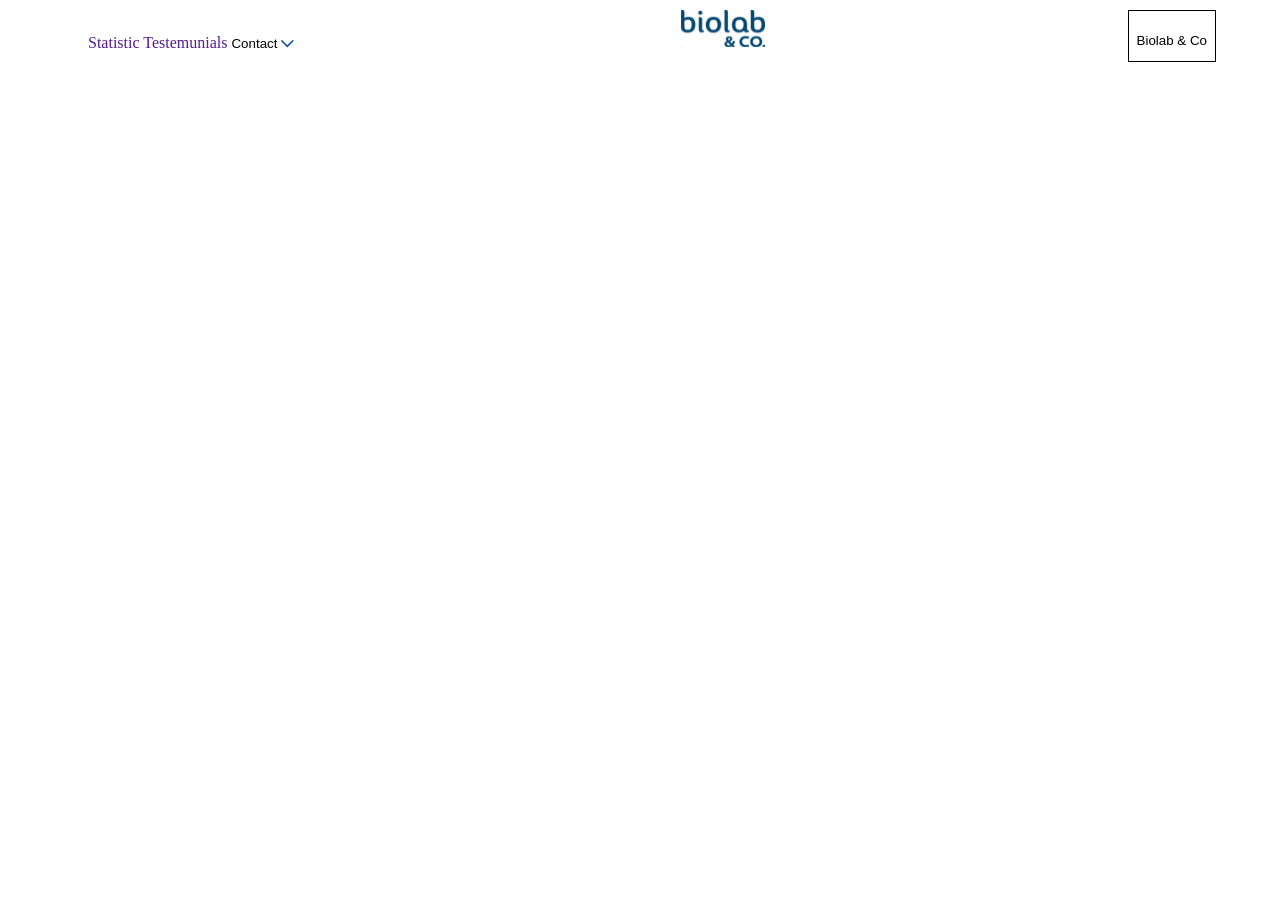
==== index.html @ 84df07bc "biolab" ====
<!DOCTYPE html>
<html lang="pt-br">
<head>
    <meta charset="UTF-8">
    <meta name="viewport" content="width=device-width, initial-scale=1.0">
    <title>Biolab</title>
    <link rel="stylesheet" href="./src/style/global.css">
    <link rel="stylesheet" href="./src/style/style.css">
</head>
<body>
    <header>
        <div class="header-content">
            <div class="nav-one">
                <nav>
                    <a href="">Statistic</a>
                    <a href="">Testemunials</a>
                    <button>
                        <a>Contact</a>
                        <img src="./src/assents/image/Vector.svg" alt="">
                    </button>
                </nav>
            </div>
            <div class="logo">
                <button> 
                    <img src="./src/assents/image/logo-menu 1.svg" alt="">
                </button>
            </div>
            <div class="bnt-nav">
                <button>Biolab & Co</button>
            </div>
        </div>
    </header>
</body>
</html>
---- src/style/global.css ----
*{
    padding: 0;
    margin: 0;
    box-sizing: border-box;
    text-decoration: none;
    border: none;
    background: none;
}
---- src/style/style.css ----
.header-content{
    width: 100%;
    height: 72px;
    display: flex;
    justify-content: space-between;
    padding: 10px 64px;
}

.nav-one{
    padding: 24px;  
}

.bnt-nav{
    padding: 20px 8px;
    border: 1px solid black;
}
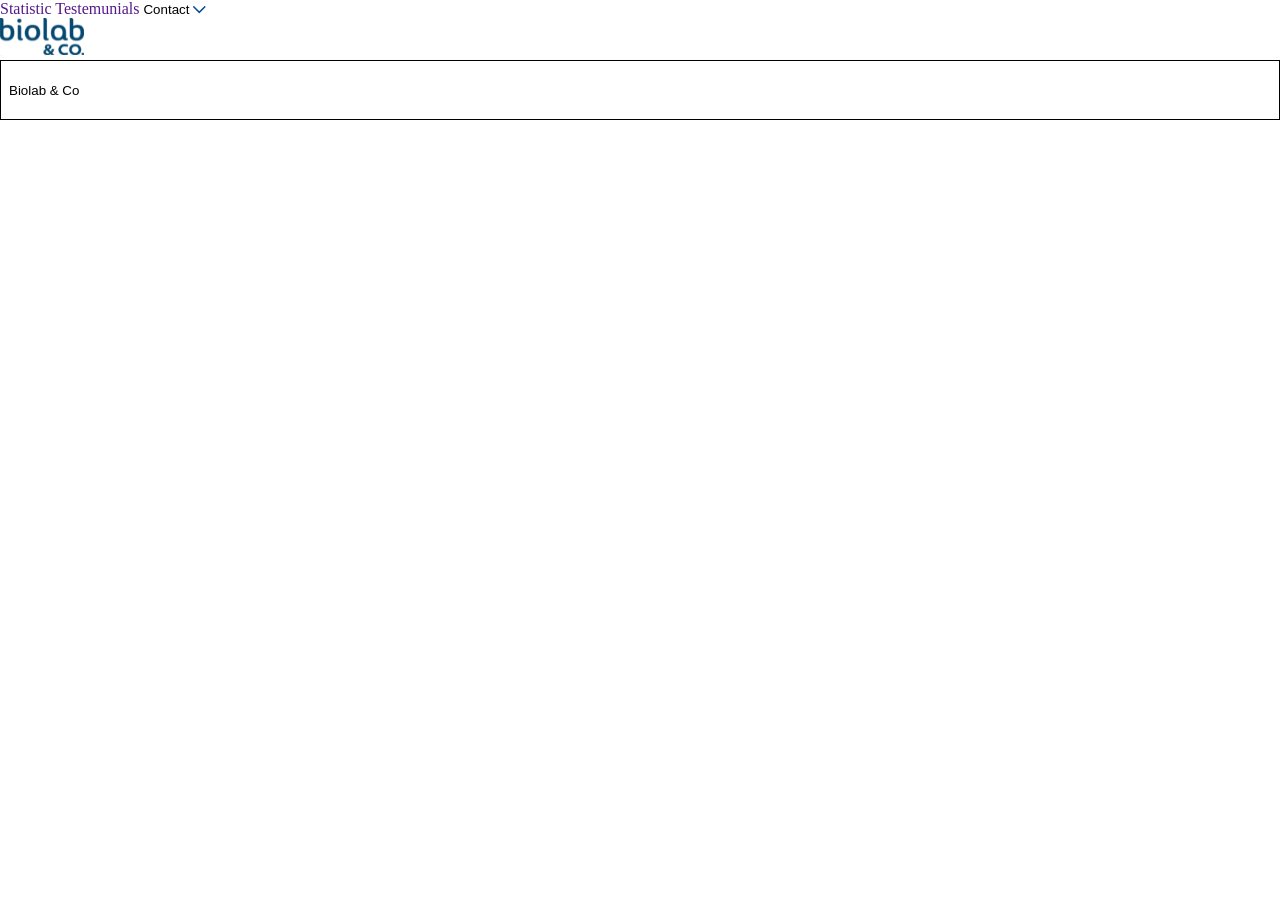
==== commit 23cd94ae: "Add files via upload test" ====
--- a/index.html
+++ b/index.html
@@ -9,8 +9,8 @@
 </head>
 <body>
     <header>
-        <div class="header-content">
-            <div class="nav-one">
+        <div class="header-nav">
+            <div class="teste">
                 <nav>
                     <a href="">Statistic</a>
                     <a href="">Testemunials</a>
@@ -20,15 +20,18 @@
                     </button>
                 </nav>
             </div>
-            <div class="logo">
-                <button> 
-                    <img src="./src/assents/image/logo-menu 1.svg" alt="">
-                </button>
-            </div>
-            <div class="bnt-nav">
-                <button>Biolab & Co</button>
+            <img class="logo" src="./src/assents/image/logo-menu 1.svg" alt="">
+
+            <div class="teste2">
+                <div class="bnt-nav">
+                    <button>Biolab & Co</button>
+                </div>
             </div>
         </div>
+        
+            
+           
+            
     </header>
 </body>
 </html>
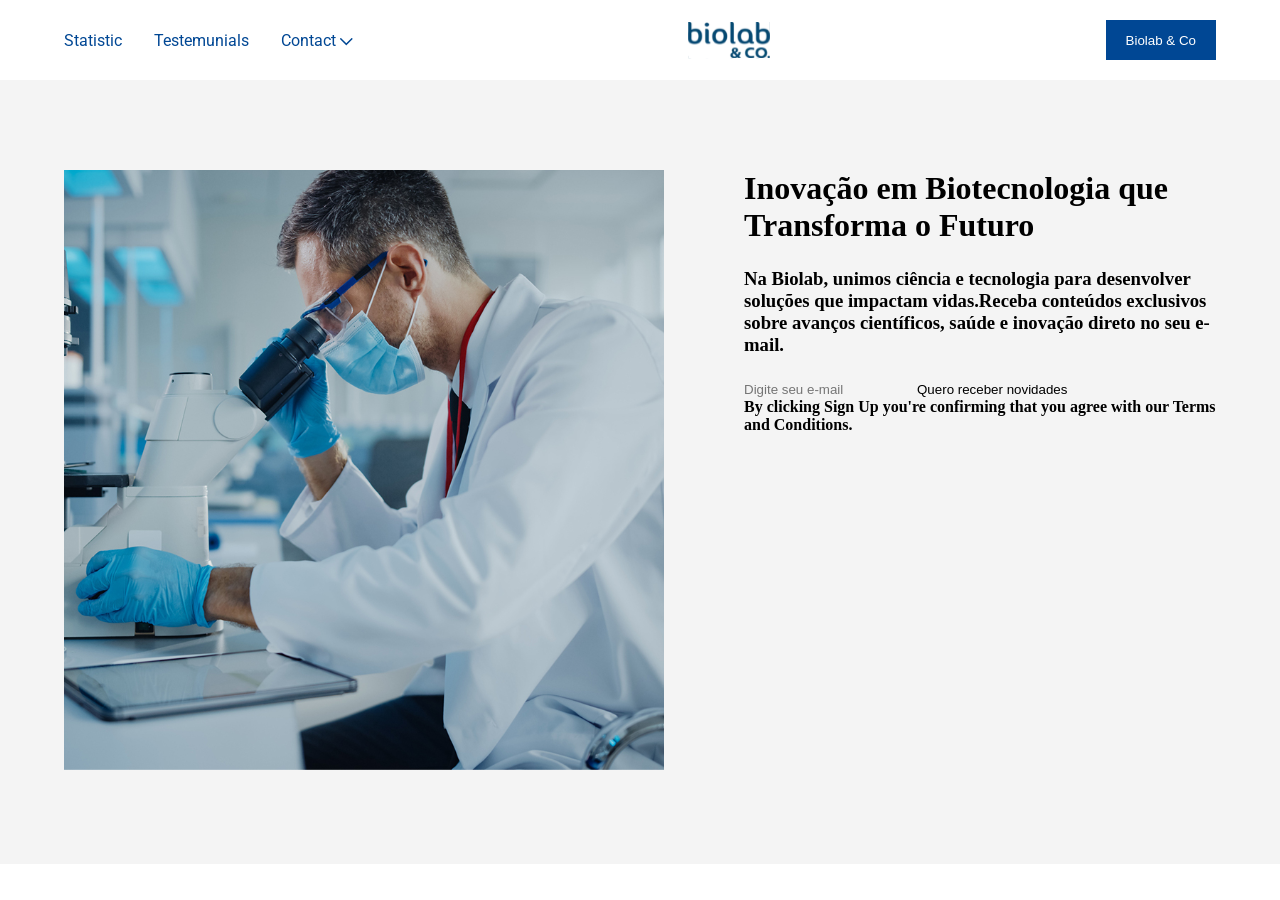
==== commit 4ea9890e: "atualização" ====
--- a/index.html
+++ b/index.html
@@ -6,26 +6,49 @@
     <title>Biolab</title>
     <link rel="stylesheet" href="./src/style/global.css">
     <link rel="stylesheet" href="./src/style/style.css">
+    <link rel="preconnect" href="https://fonts.googleapis.com">
+    <link rel="preconnect" href="https://fonts.gstatic.com" crossorigin>
+    <link href="https://fonts.googleapis.com/css2?family=Roboto:ital,wght@0,100..900;1,100..900&display=swap" rel="stylesheet">
 </head>
 <body>
     <header>
         <div class="header-nav">
-            <div class="teste">
-                <nav>
-                    <a href="">Statistic</a>
-                    <a href="">Testemunials</a>
+            
+            <nav>
+                <a>Statistic</a>
+                <a>Testemunials</a>
+                <div class="btn-seta">
+                    <a>Contact</a>
                     <button>
-                        <a>Contact</a>
                         <img src="./src/assents/image/Vector.svg" alt="">
                     </button>
-                </nav>
-            </div>
+                </div>
+            </nav>
+          
             <img class="logo" src="./src/assents/image/logo-menu 1.svg" alt="">
 
-            <div class="teste2">
-                <div class="bnt-nav">
-                    <button>Biolab & Co</button>
+      
+            <div class="bnt-nav">
+                <button>Biolab & Co</button>
+            </div>
+           
+        </div>
+
+        <div class="header-2">
+            <div class="header-img">
+                <img src="./src/assents/image/medico_telescopio.svg" alt="">
+            </div>
+            <div class="header-text">
+                <h1>Inovação em Biotecnologia que Transforma o Futuro</h1>
+
+                <h3>Na Biolab, unimos ciência e tecnologia para desenvolver soluções que impactam vidas.Receba conteúdos exclusivos sobre avanços científicos, saúde e inovação direto no seu e-mail.</h3>
+
+                <div class="email">
+                    <input type="email" placeholder="Digite seu e-mail">
+                    <button>Quero receber novidades</button>
+                    <h4>By clicking Sign Up you're confirming that you agree with our Terms and Conditions.</h4>
                 </div>
+
             </div>
         </div>
         
--- a/src/style/global.css
+++ b/src/style/global.css
@@ -5,4 +5,14 @@
     text-decoration: none;
     border: none;
     background: none;
+}
+
+:root{
+    --color-primario: #015E8F;
+    --color-segundario: #004794;
+    --color-tercerario: #00283D;
+    --color-branco: #FFFFFF;
+    --color-preto: #000000;
+
+    --font-principal: "Roboto", sans-serif;
 }
--- a/src/style/style.css
+++ b/src/style/style.css
@@ -1,18 +1,52 @@
-.header-content{
+header{
     width: 100%;
-    height: 72px;
     display: flex;
-    justify-content: space-between;
-    padding: 10px 64px;
+    flex-direction: column;
 }
 
-.nav-one{
-    padding: 24px;  
+.header-nav{
+    width: 100%;
+    height: 40px;
+    padding: 40px 64px;
+    display: flex;
+    justify-content: space-between;    
+    align-items: center;
+    font-size: 16px;
+    font-family: var(--font-principal);
+    color: var(--color-segundario);
 }
 
-.bnt-nav{
-    padding: 20px 8px;
-    border: 1px solid black;
+.header-nav > nav{
+    display: flex;
+    align-items: center;
+    gap: 32px;
+}
+.logo{
+    width: 84px;
+    height: 37px;
+}
+.bnt-nav > button {
+    height: 40px;
+    padding: 8px 20px;
+    background-color: var(--color-segundario);
+    color: white;
 }
 
+.header-2{
+    padding: 90px 64px;
+    display: flex;
+    background-color: #F4F4F4;
+    gap: 80px;
+    
+}
 
+.header-img > img{
+    width: 600px;
+    height: 600px;
+}
+
+.header-text{
+    display: flex;
+    flex-direction: column;
+    gap: 24px;
+}
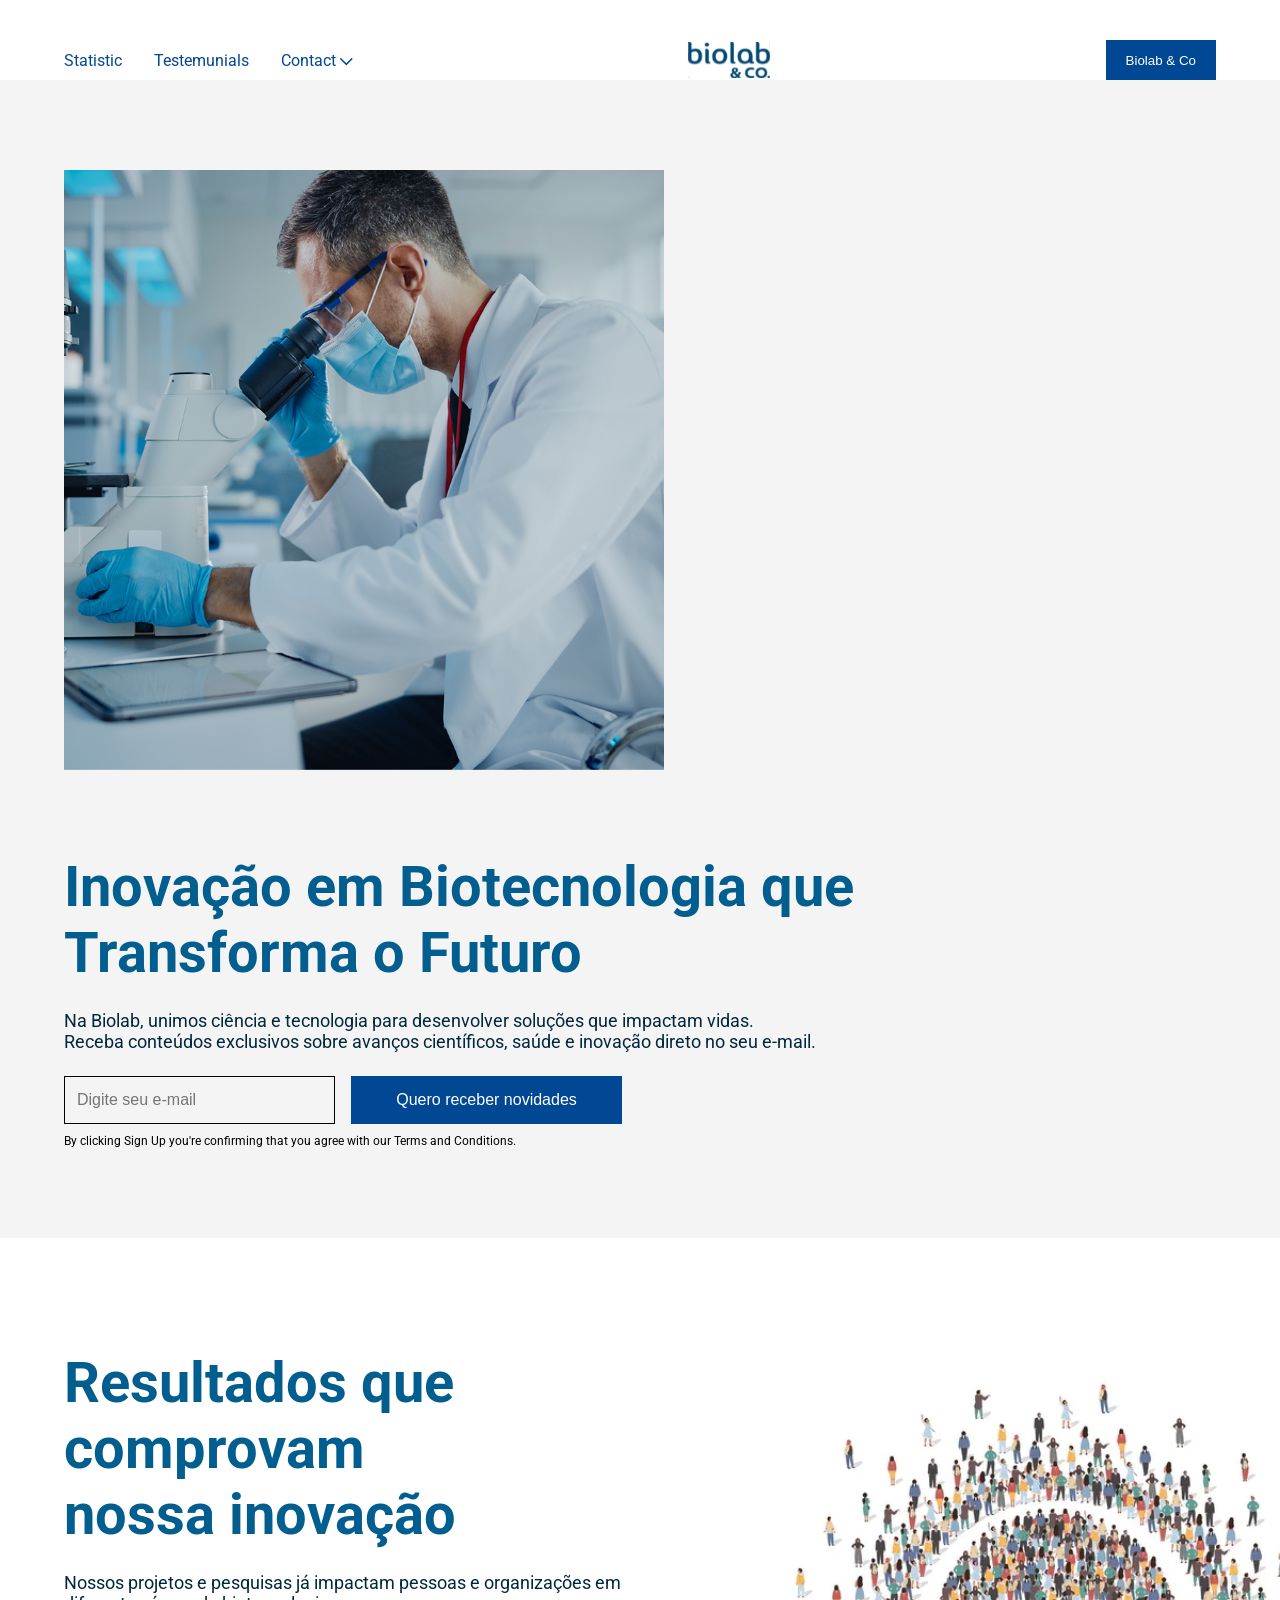
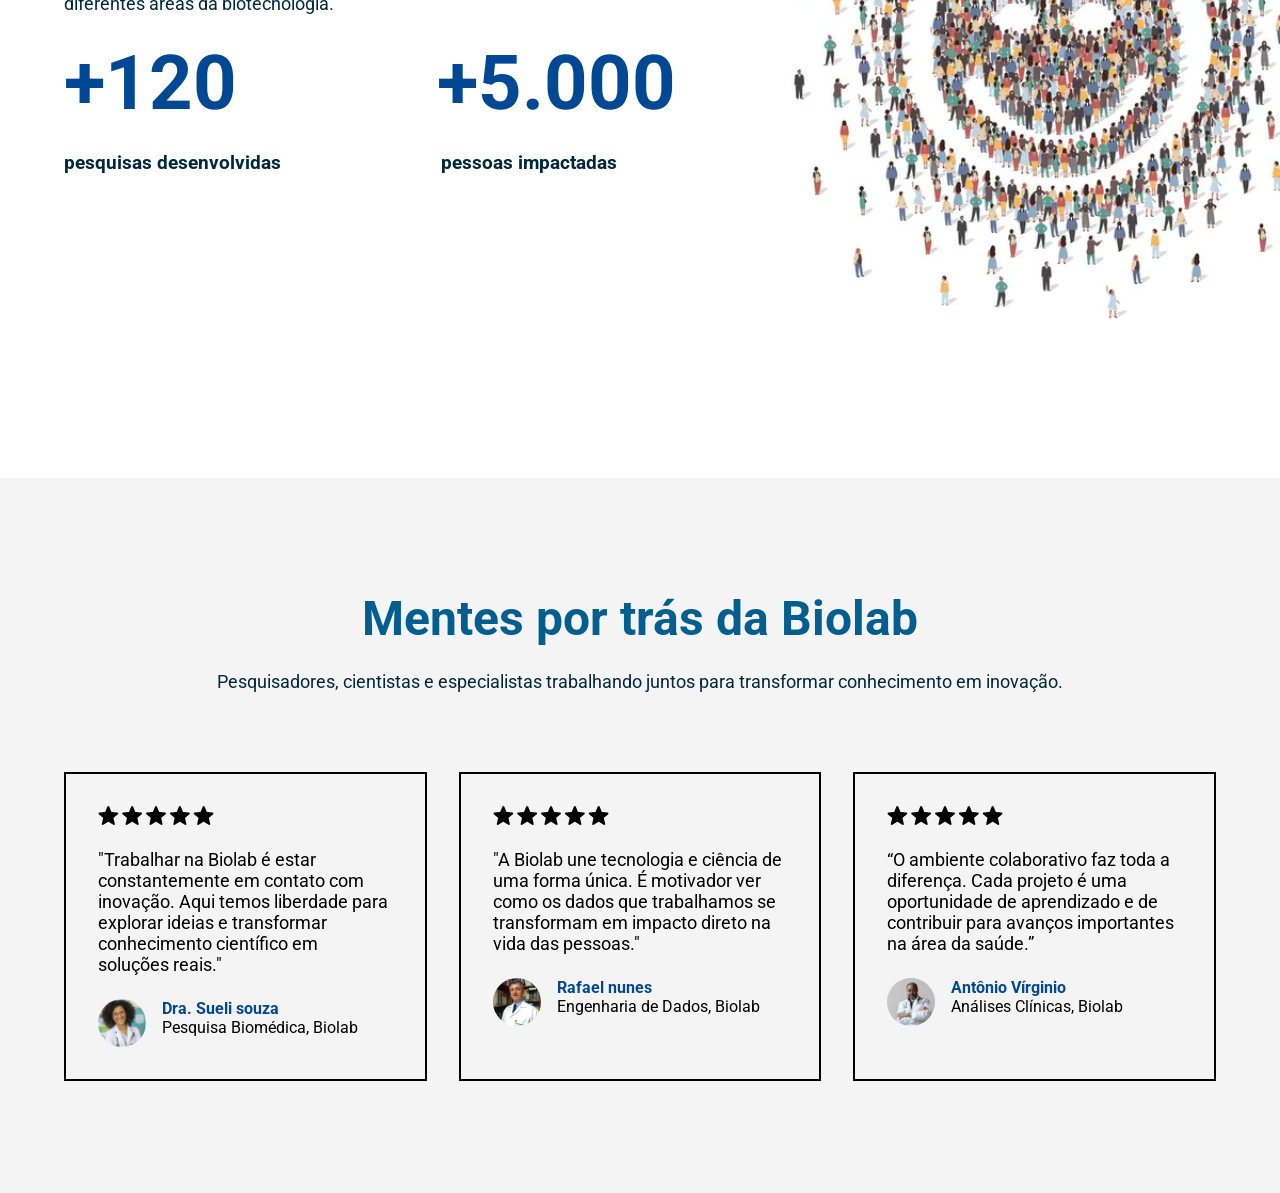
==== commit e2b190e3: "atualizações" ====
--- a/index.html
+++ b/index.html
@@ -13,7 +13,6 @@
 <body>
     <header>
         <div class="header-nav">
-            
             <nav>
                 <a>Statistic</a>
                 <a>Testemunials</a>
@@ -39,20 +38,87 @@
                 <img src="./src/assents/image/medico_telescopio.svg" alt="">
             </div>
             <div class="header-text">
-                <h1>Inovação em Biotecnologia que Transforma o Futuro</h1>
+                <h1>Inovação em Biotecnologia que <span>Transforma o Futuro</span></h1>
 
-                <h3>Na Biolab, unimos ciência e tecnologia para desenvolver soluções que impactam vidas.Receba conteúdos exclusivos sobre avanços científicos, saúde e inovação direto no seu e-mail.</h3>
+                <h3>Na Biolab, unimos ciência e tecnologia para desenvolver soluções que
+                    impactam vidas.
+                    <span>Receba conteúdos exclusivos sobre avanços científicos, saúde e inovação
+                    direto no seu e-mail.</span></h3>
 
                 <div class="email">
-                    <input type="email" placeholder="Digite seu e-mail">
-                    <button>Quero receber novidades</button>
+                    <div class="bnt-email">
+                        <input type="email" placeholder="Digite seu e-mail">
+                        <button>Quero receber novidades</button>
+                    </div>
                     <h4>By clicking Sign Up you're confirming that you agree with our Terms and Conditions.</h4>
                 </div>
 
             </div>
         </div>
-        
-            
+        <div class="header-3">
+            <div class="header-text">
+                <h1>Resultados que comprovam <span>nossa inovação</span></h1>
+                <h3>Nossos projetos e pesquisas já impactam pessoas e organizações em <span>diferentes áreas da biotecnologia.</span></h3>
+                <div class="num">
+                    <h1>+120</h1>
+                    <h1>+5.000</h1>
+                </div>
+                <div class="text">
+                    <h3>pesquisas desenvolvidas</h3>
+                    <h3>pessoas impactadas</h3>
+                </div>
+            </div>
+            <div class="header-img3">
+                <img src="./src/assents/image/cara_feliz.svg" alt="">
+            </div>
+        </div>
+        <div class="header-4">
+            <div class="he4-titulo">
+                <h1>Mentes por trás da Biolab</h1>
+                <h3>Pesquisadores, cientistas e especialistas trabalhando juntos para transformar conhecimento em inovação.</h3>
+            </div>
+            <div class="personas">
+                <div class="perso-1">
+                    
+                    <img src="./src/assents/image/5estrelas.svg" alt="">
+                    <h3>"Trabalhar na Biolab é estar constantemente em contato com inovação. Aqui temos liberdade para explorar ideias e transformar conhecimento científico em soluções reais."</h3>
+                    
+                    <div class="info-perso">
+                        <img src="./src/assents/image/avatar1.svg" alt="">
+                        <div class="perso-nome">
+                            <h4 class="nome">Dra. Sueli souza</h4>
+                            <h4 class="formacao">Pesquisa Biomédica, Biolab</h4>
+                        </div>
+                    </div>
+                </div>
+                <div class="perso-1">
+                    
+                    <img src="./src/assents/image/5estrelas.svg" alt="">
+                    <h3>"A Biolab une tecnologia e ciência de uma forma única. É motivador ver como os dados que trabalhamos se transformam em impacto direto na vida das pessoas."</h3>
+                    
+                    <div class="info-perso">
+                        <img src="./src/assents/image/avatar2.svg" alt="">
+                        <div class="perso-nome">
+                            <h4 class="nome">Rafael nunes</h4>
+                            <h4 class="formacao">Engenharia de Dados, Biolab</h4>
+                        </div>
+                    </div>
+                </div>
+                <div class="perso-1">
+                    
+                    <img src="./src/assents/image/5estrelas.svg" alt="">
+                    <h3>“O ambiente colaborativo faz toda a diferença. Cada projeto é uma oportunidade de aprendizado e de contribuir para avanços importantes na área da saúde.”</h3>
+                    
+                    <div class="info-perso">
+                        <img src="./src/assents/image/avatar3.svg" alt="">
+                        <div class="perso-nome">
+                            <h4 class="nome">Antônio Vírginio</h4>
+                            <h4 class="formacao">Análises Clínicas, Biolab</h4>
+                        </div>
+                    </div>
+                </div>
+            </div>
+        </div>
            
             
     </header>
--- a/src/style/style.css
+++ b/src/style/style.css
@@ -2,6 +2,10 @@
     width: 100%;
     display: flex;
     flex-direction: column;
+}
+
+span{
+    display: block;
 }
 
 .header-nav{
@@ -9,7 +13,8 @@
     height: 40px;
     padding: 40px 64px;
     display: flex;
-    justify-content: space-between;    
+    justify-content: space-between;
+    flex-wrap: wrap;
     align-items: center;
     font-size: 16px;
     font-family: var(--font-principal);
@@ -35,18 +40,180 @@
 .header-2{
     padding: 90px 64px;
     display: flex;
+    width: 100%;
     background-color: #F4F4F4;
     gap: 80px;
+    flex-wrap: wrap;
     
 }
 
 .header-img > img{
+    width: 100%;
+    max-width: 600px;
+    height: auto;
+}
+
+
+.header-text{
+    display: flex;
+    flex-direction: column;
+    justify-content: left;
+    font-family: var(--font-principal);
+    gap: 24px;
+}
+.header-text > h1 {
+    color: var(--color-primario);
+    font-size: 56px;
+    
+}
+.header-text > h3{
+    color: var(--color-tercerario);
+    font-size: 18px;
+    font-weight: 400;
+    
+}
+.email{
+    display: flex;
+    flex-direction: column;
+    gap: 10px;
+}
+
+.bnt-email{
+    display: flex;
+    gap: 16px;
+}
+.bnt-email > input{
+    width: 271px;
+    height: 48px;
+    font-size: 16px;
+    padding: 12px 12px;
+    border: 1px solid black;
+}
+.bnt-email > button{
+    width: 271px;
+    height: 48px;
+    font-size: 16px;
+    padding: 12px 12px;
+    background-color: var(--color-segundario);
+    color: var(--color-branco);
+}
+.email > h4{
+    font-family: var(--font-principal);
+    font-size: 12px;
+    font-weight: 400;
+}
+.header-3{
+    display: flex;
+    gap: 80px;
+    padding: 112px 64px;
+    font-family: var(--font-principal);
+}
+.num{
+    display: flex;
+    font-size: 38px;
+    gap: 200px;
+    color: var(--color-segundario);
+}
+.text{
+    display: flex;
+    gap: 160px;
+    font-weight: normal;
+    color: var(--color-tercerario);
+}
+.header-img3{
     width: 600px;
-    height: 600px;
-}
-
-.header-text{
-    display: flex;
-    flex-direction: column;
-    gap: 24px;
+    height: 616px;
+}
+.header-4{
+    background-color: #F4F4F4;
+    padding: 112px 64px;
+    display: flex;
+    gap: 80px;
+    flex-direction: column;
+    text-align: center;
+    font-family: var(--font-principal);
+}
+.he4-titulo{
+    display: flex;
+    flex-direction: column;
+    gap: 24px;
+}
+.he4-titulo > h1{
+    font-size: 48px;
+    font-weight: bold;
+    color: var(--color-primario);
+}
+.he4-titulo > h3{
+    font-size: 18px;
+    font-weight: normal;
+    color: var(--color-tercerario);
+}
+.personas{
+    display: flex;
+    justify-content: center;
+    gap: 32px;
+
+}
+.perso-1{
+    display: flex;
+    flex-direction: column;
+    border: 2px solid black;
+    width: 400px;
+    padding: 32px 32px;
+    gap: 24px;
+    text-align: start;
+    
+    
+}
+.perso-1 > img{
+    width: 116px;
+    height: 18.89px;
+}
+.perso-1 > h3{
+    font-weight: normal;
+    font-size: 18px;
+
+}
+.info-perso{
+    display: flex;
+    gap: 16px;
+}
+.perso-nome > .nome{
+    color: var(--color-segundario);
+}
+
+.perso-nome > .formacao{
+    font-size: 16px;
+    font-weight: normal;
+}
+
+.perso-2{
+    display: flex;
+    flex-direction: column;
+    border: 2px solid black;
+    width: 400px;
+    padding: 32px 32px;
+    gap: 24px;
+    text-align: start;
+}
+.perso-2 > img{
+    width: 116px;
+    height: 18.89px;
+}
+.perso-2 > h3{
+    font-weight: normal;
+    font-size: 18px;
+
+}
+.info-perso{
+    display: flex;
+    gap: 16px;
+}
+.perso-nome > .nome{
+    color: var(--color-segundario);
+}
+
+.perso-nome > .formacao{
+    font-size: 16px;
+    font-weight: normal;
 }
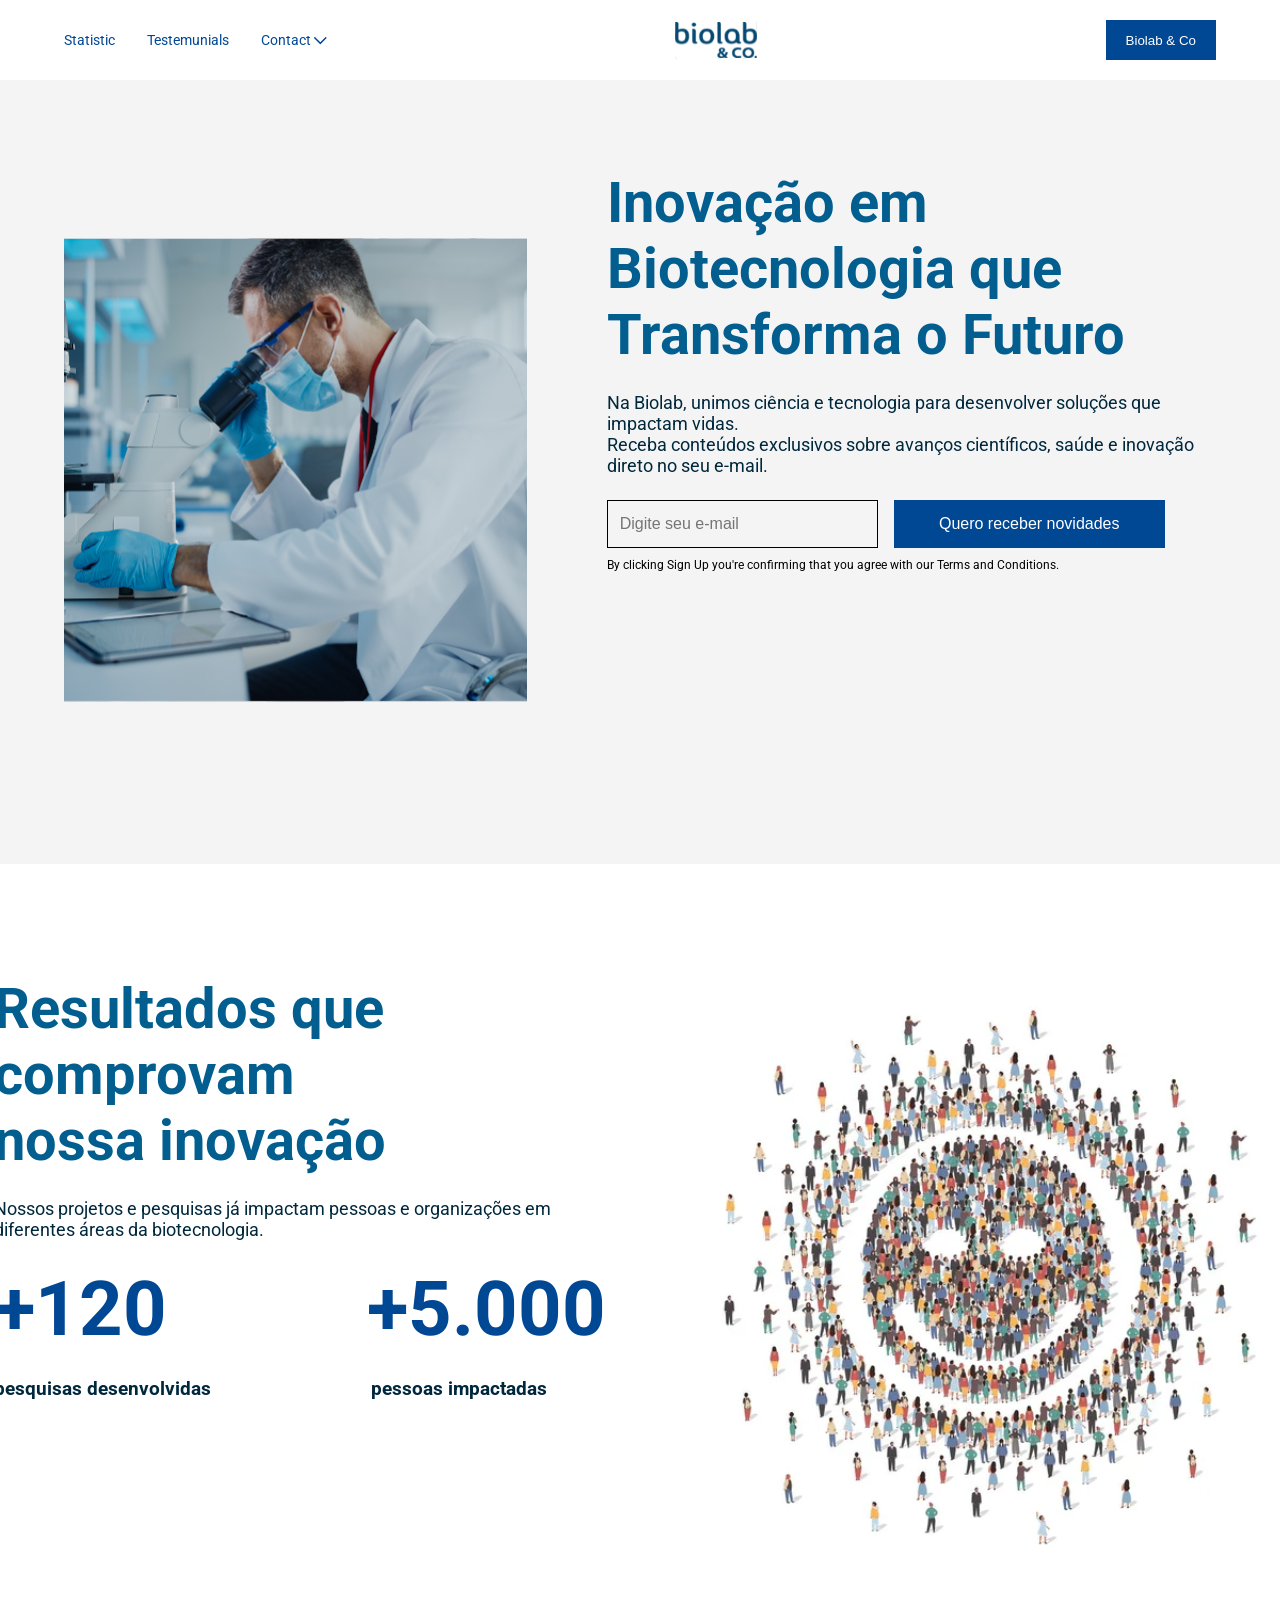
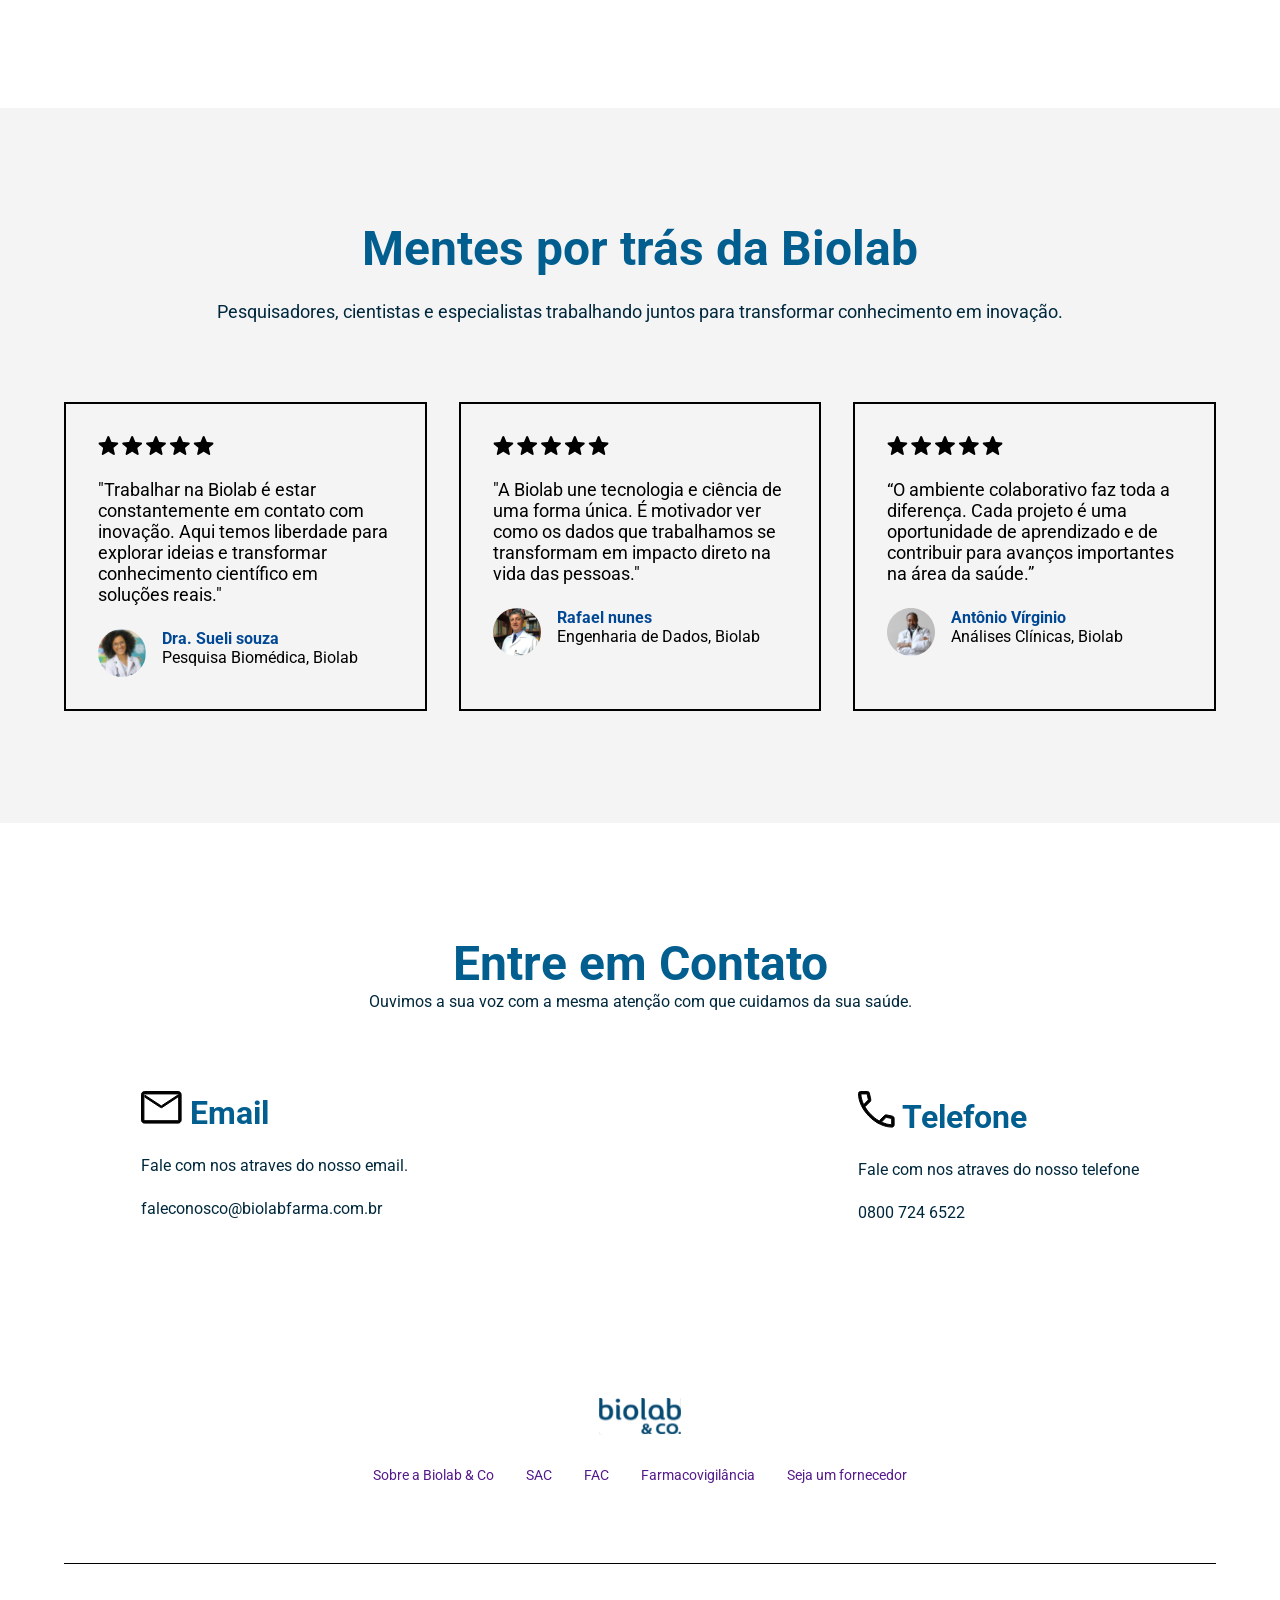
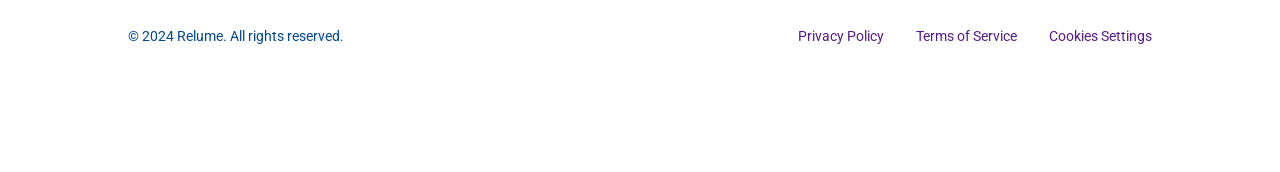
==== commit b462331a: "penúltima atualização" ====
--- a/index.html
+++ b/index.html
@@ -119,6 +119,55 @@
                 </div>
             </div>
         </div>
+        <div class="header-5">
+            <div class="entre-contato">
+                <h1>Entre em Contato</h1>
+                <h3>Ouvimos a sua voz com a mesma atenção com que cuidamos da sua saúde.</h3>                
+            </div>
+
+            <div class="contatos">
+                <div class="email">
+                   
+                    <h1>
+                        <img src="./src/assents/image/vectorEmail.svg" alt="">
+                        Email
+                    </h1>
+                    <h3>Fale com nos atraves do nosso email.</h3>
+                    <h3>faleconosco@biolabfarma.com.br</h3>
+                </div>
+
+                <div class="telefone">
+                    
+                    <h1>
+                        <img src="./src/assents/image/vectorTelefone.svg" alt="">
+                        Telefone
+                    </h1>
+                    <h3>Fale com nos atraves do nosso telefone</h3>
+                    <h3>0800 724 6522</h3>
+                </div>
+            </div>
+        </div>
+
+        <div class="footer">
+            <div>
+                <img src="./src/assents/image/logo-menu 1.svg" alt="">
+                <nav>
+                    <a href="">Sobre a Biolab & Co</a>
+                    <a href="">SAC</a>
+                    <a href="">FAC</a>
+                    <a href="">Farmacovigilância</a>
+                    <a href="">Seja um fornecedor</a>
+                </nav>
+            </div>
+            <div class="linha">
+                <h3>© 2024 Relume. All rights reserved.</h3>
+                <nav>
+                    <a href="">Privacy Policy</a>
+                    <a href="">Terms of Service</a>
+                    <a href="">Cookies Settings</a>
+                </nav>
+            </div>
+        </div>
            
             
     </header>
--- a/src/style/style.css
+++ b/src/style/style.css
@@ -14,7 +14,6 @@
     padding: 40px 64px;
     display: flex;
     justify-content: space-between;
-    flex-wrap: wrap;
     align-items: center;
     font-size: 16px;
     font-family: var(--font-principal);
@@ -40,17 +39,15 @@
 .header-2{
     padding: 90px 64px;
     display: flex;
-    width: 100%;
+    justify-content: center;
     background-color: #F4F4F4;
-    gap: 80px;
-    flex-wrap: wrap;
-    
+    gap: 80px;    
 }
 
 .header-img > img{
     width: 100%;
     max-width: 600px;
-    height: auto;
+    height: 600px;
 }
 
 
@@ -69,7 +66,7 @@
 .header-text > h3{
     color: var(--color-tercerario);
     font-size: 18px;
-    font-weight: 400;
+    font-weight: normal;
     
 }
 .email{
@@ -104,6 +101,7 @@
 }
 .header-3{
     display: flex;
+    justify-content: center;
     gap: 80px;
     padding: 112px 64px;
     font-family: var(--font-principal);
@@ -121,8 +119,9 @@
     color: var(--color-tercerario);
 }
 .header-img3{
-    width: 600px;
-    height: 616px;
+    width: 100%;
+    max-width: 600px;
+    height: auto;
 }
 .header-4{
     background-color: #F4F4F4;
@@ -216,4 +215,124 @@
 .perso-nome > .formacao{
     font-size: 16px;
     font-weight: normal;
+}
+
+.header-5{
+    display: flex;
+    flex-direction: column;
+    padding: 112px 64px;
+    font-family: var(--font-principal);
+    gap: 80px;
+}
+
+.header-5 > .entre-contato > h1{
+    font-size: 48px;
+    text-align: center;
+    font-weight: bold;
+    color: var(--color-primario);       
+}
+.header-5 > .entre-contato > h3{
+    font-size: 16px;
+    text-align: center;
+    font-weight: normal;
+    color: var(--color-tercerario);
+}
+.contatos{
+    display: flex;
+    justify-content: center;
+    gap: 450px;
+}
+
+.contatos > div > h1{
+    font-size: 32px;
+    font-weight: bold;
+    color: var(--color-primario);
+}
+.contatos > div > h3{
+    font-size: 16px;
+    font-weight: normal;
+    color: var(--color-tercerario);
+}
+.contatos > div > img{
+    width: 48px;
+    height: 48px;
+}
+
+.contatos > .telefone,.contatos > .email{
+    display: flex;
+    flex-direction: column;
+    gap: 24px;
+}
+.footer{
+    padding: 64px 64px;
+    display: flex;
+    flex-direction: column;
+    gap: 80px;
+    font-family: var(--font-principal);
+}
+.footer > div{
+    display: flex;
+    flex-direction: column;
+  
+    align-items: center;
+    gap: 32px;
+    font-family: var(--font-principal);
+}
+.footer > div > img{
+    width: 84px;
+    height: 37px;
+}
+.footer > div > nav {
+    display: flex;
+    gap: 32px;
+    color: var(--color-segundario);
+}
+.footer > .linha{
+    padding: 64px 64px;
+    display: flex;
+    flex-direction: row;
+    border-top: 1px solid black;
+    justify-content: space-between;    
+}
+
+.linha > h3,nav{
+    font-size: 14px;
+    font-weight: normal;
+    color: var(--color-segundario);
+}
+
+@media (max-width: 1024px){
+
+    .header-2,
+    .header-3{
+        flex-direction: column;
+        align-items: center;
+        text-align: center;
+        gap: 40px;
+    }
+
+    .header-text > h1{
+        font-size: 42px;
+    }
+
+    .num{
+        justify-content: center;
+        gap: 80px;
+    }
+
+    .text{
+        justify-content: center;
+        gap: 60px;
+    }
+
+    .bnt-email{
+        flex-direction: column;
+        align-items: center;
+    }
+
+    .bnt-email > input,
+    .bnt-email > button{
+        width: 100%;
+        max-width: 400px;
+    }
 }
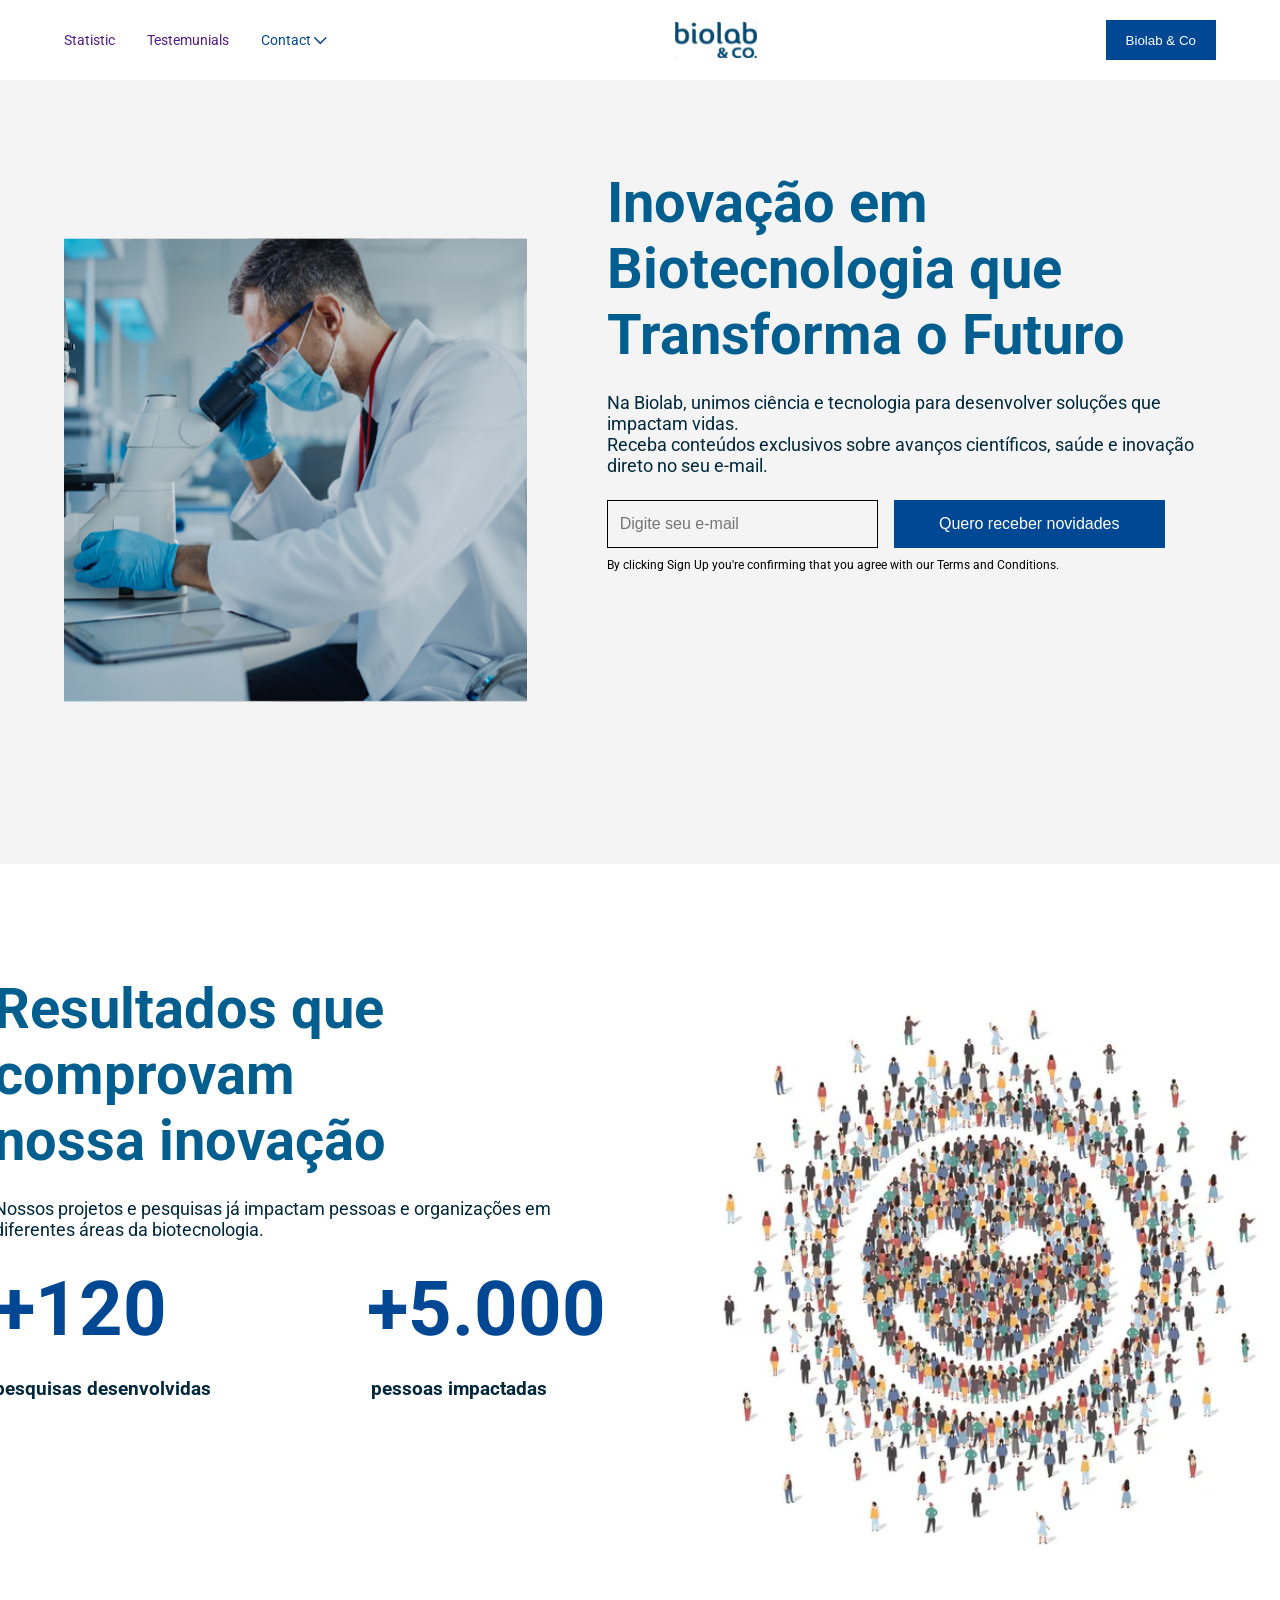
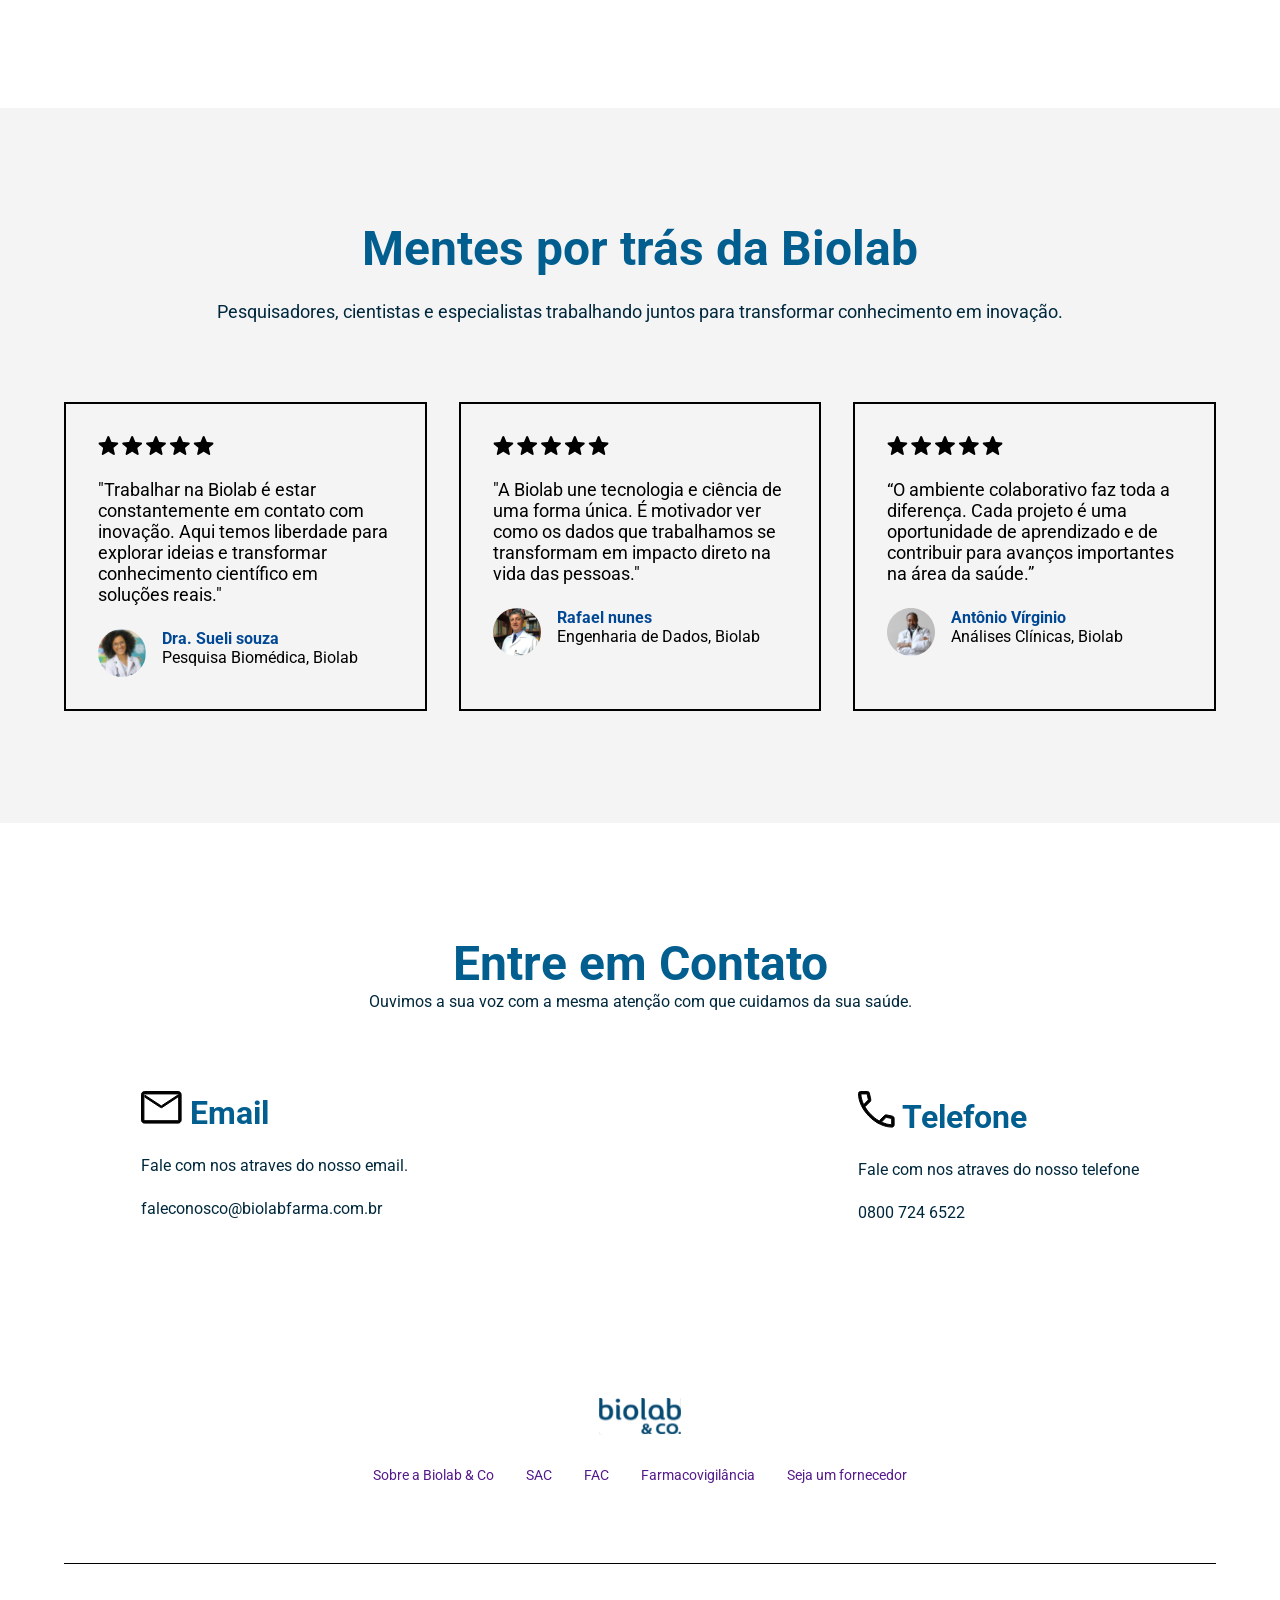
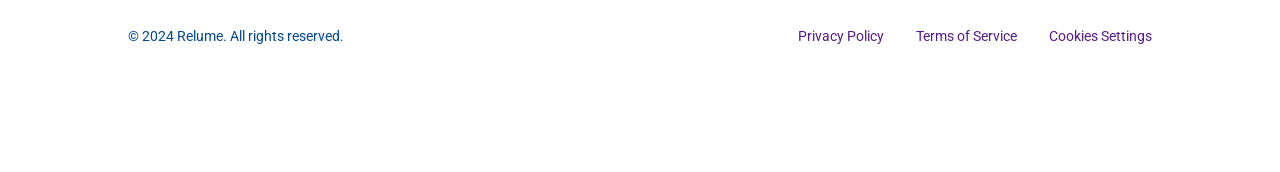
==== commit ec8426d3: "." ====
--- a/index.html
+++ b/index.html
@@ -14,8 +14,8 @@
     <header>
         <div class="header-nav">
             <nav>
-                <a>Statistic</a>
-                <a>Testemunials</a>
+                <a href="">Statistic</a>
+                <a href="">Testemunials</a>
                 <div class="btn-seta">
                     <a>Contact</a>
                     <button>
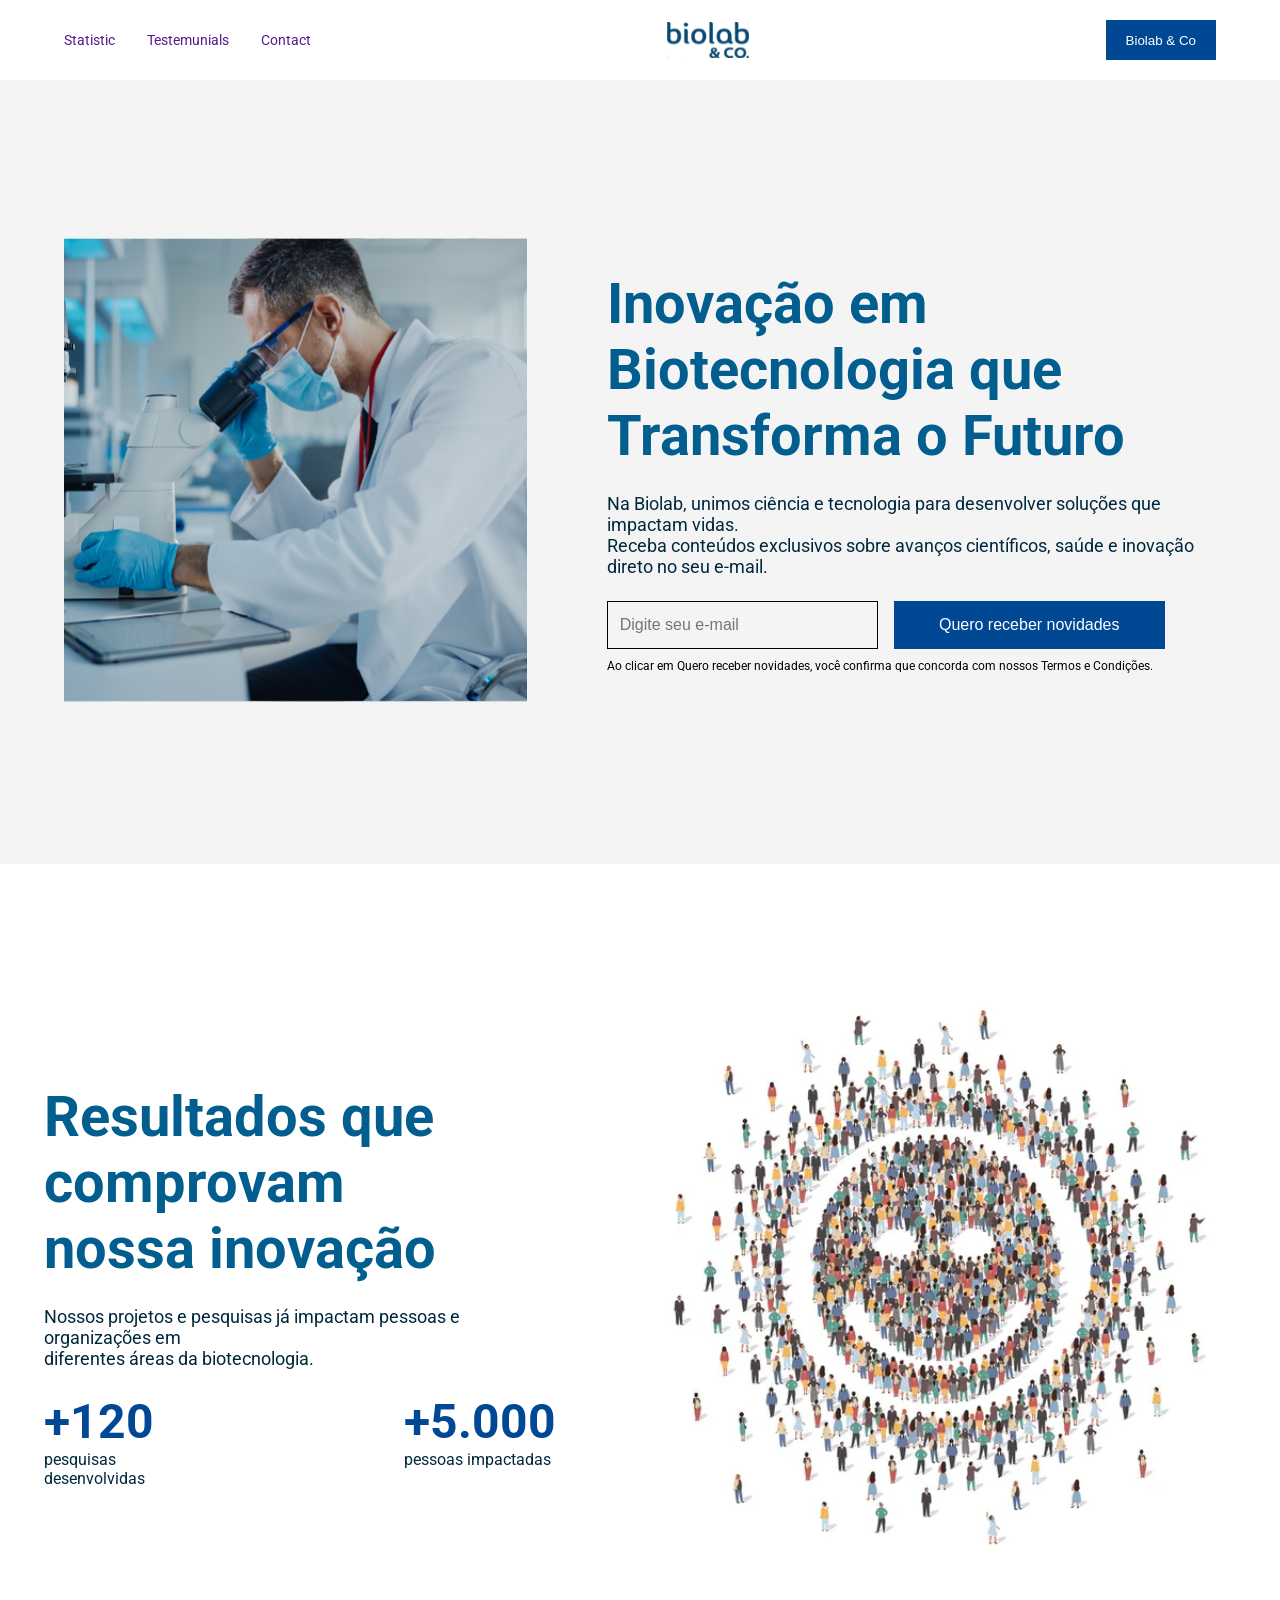
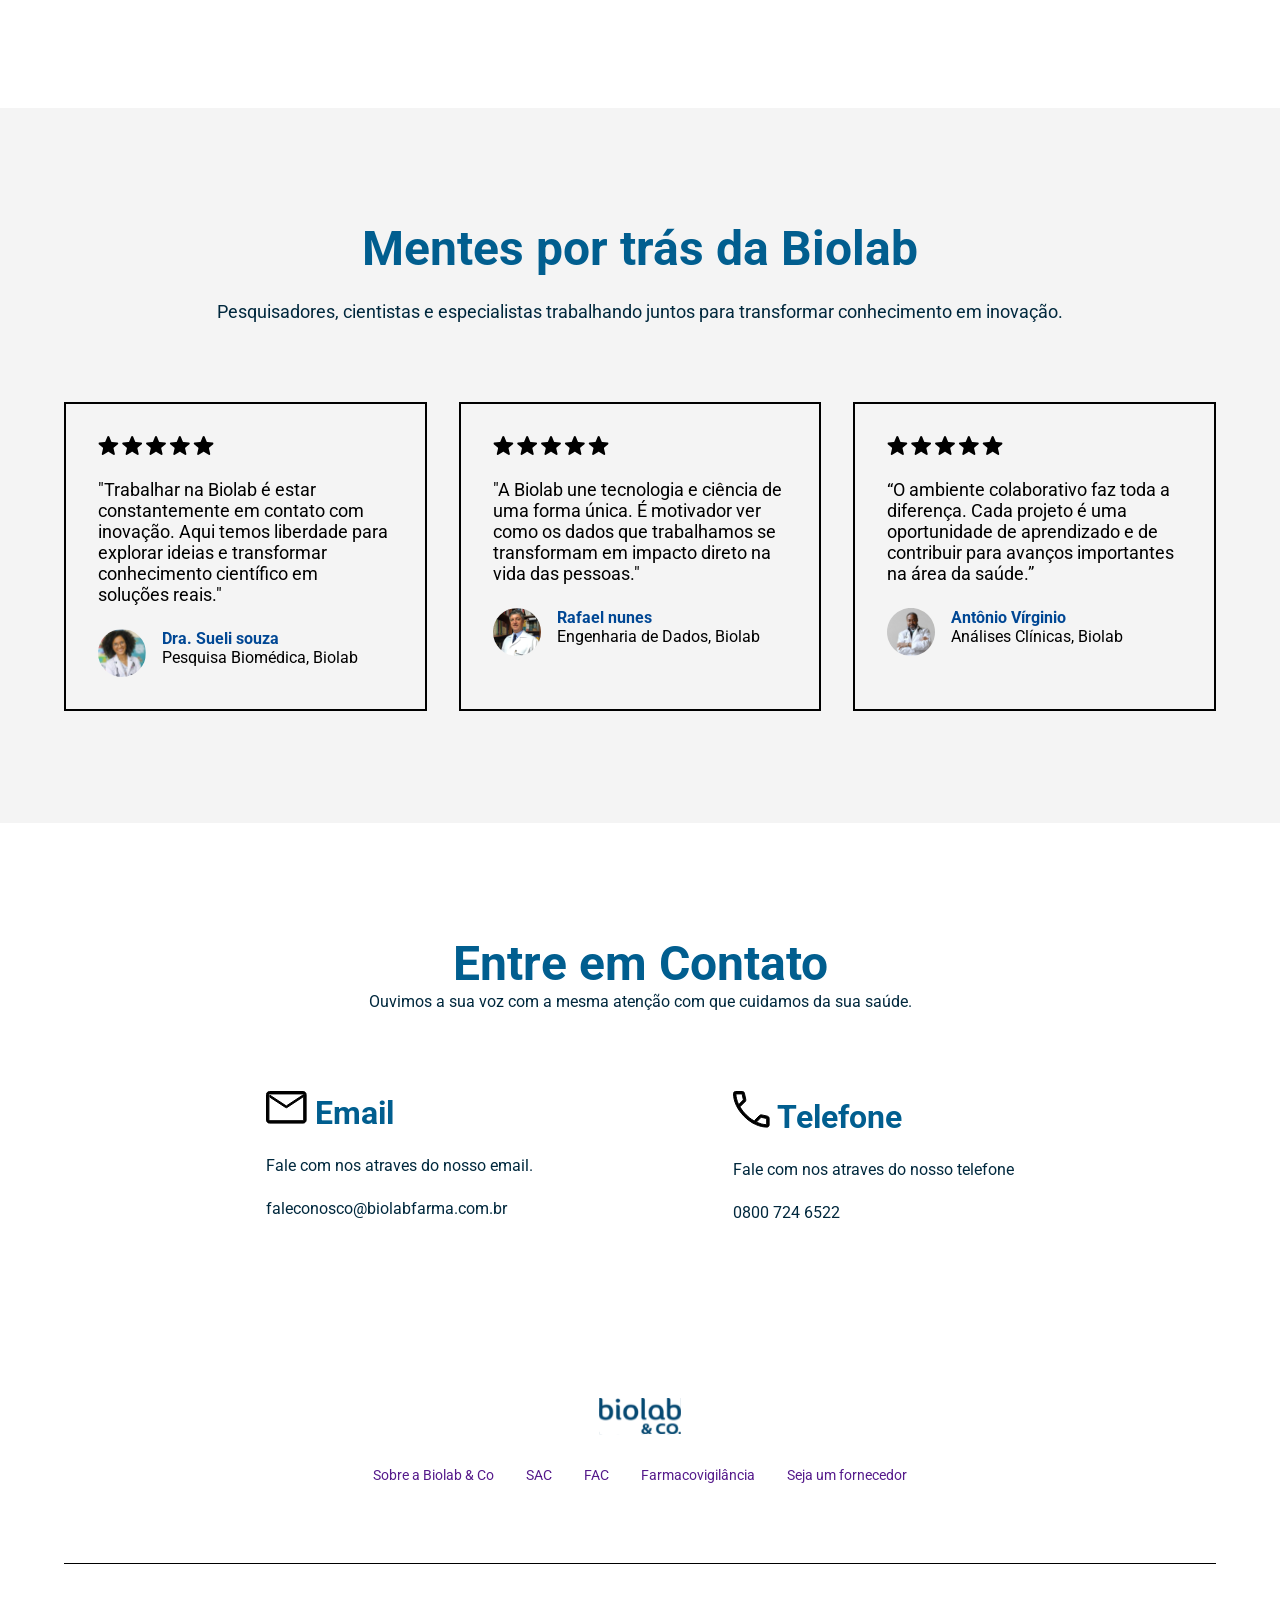
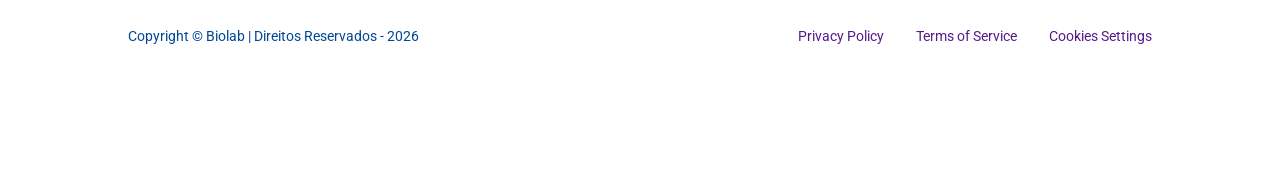
==== commit f42731be: "Add files via upload" ====
--- a/index.html
+++ b/index.html
@@ -16,12 +16,7 @@
             <nav>
                 <a href="">Statistic</a>
                 <a href="">Testemunials</a>
-                <div class="btn-seta">
-                    <a>Contact</a>
-                    <button>
-                        <img src="./src/assents/image/Vector.svg" alt="">
-                    </button>
-                </div>
+                <a href="">Contact</a>               
             </nav>
           
             <img class="logo" src="./src/assents/image/logo-menu 1.svg" alt="">
@@ -50,7 +45,7 @@
                         <input type="email" placeholder="Digite seu e-mail">
                         <button>Quero receber novidades</button>
                     </div>
-                    <h4>By clicking Sign Up you're confirming that you agree with our Terms and Conditions.</h4>
+                    <h4>Ao clicar em Quero receber novidades, você confirma que concorda com nossos Termos e Condições.</h4>
                 </div>
 
             </div>
@@ -59,13 +54,15 @@
             <div class="header-text">
                 <h1>Resultados que comprovam <span>nossa inovação</span></h1>
                 <h3>Nossos projetos e pesquisas já impactam pessoas e organizações em <span>diferentes áreas da biotecnologia.</span></h3>
-                <div class="num">
-                    <h1>+120</h1>
-                    <h1>+5.000</h1>
-                </div>
-                <div class="text">
-                    <h3>pesquisas desenvolvidas</h3>
-                    <h3>pessoas impactadas</h3>
+                <div class="resultados">
+                    <div class="pesquias-120">
+                        <h1>+120</h1>
+                        <h3>pesquisas desenvolvidas</h3>
+                    </div>
+                    <div class="pessoas-5000">
+                        <h1>+5.000</h1>
+                        <h3>pessoas impactadas</h3>
+                    </div>
                 </div>
             </div>
             <div class="header-img3">
@@ -160,7 +157,7 @@
                 </nav>
             </div>
             <div class="linha">
-                <h3>© 2024 Relume. All rights reserved.</h3>
+                <h3>Copyright © Biolab | Direitos Reservados - 2026</h3>
                 <nav>
                     <a href="">Privacy Policy</a>
                     <a href="">Terms of Service</a>
--- a/src/style/style.css
+++ b/src/style/style.css
@@ -54,10 +54,11 @@
 .header-text{
     display: flex;
     flex-direction: column;
-    justify-content: left;
-    font-family: var(--font-principal);
-    gap: 24px;
-}
+    justify-content: center;
+    font-family: var(--font-principal);
+    gap: 24px;
+}
+
 .header-text > h1 {
     color: var(--color-primario);
     font-size: 56px;
@@ -106,17 +107,27 @@
     padding: 112px 64px;
     font-family: var(--font-principal);
 }
-.num{
-    display: flex;
-    font-size: 38px;
-    gap: 200px;
-    color: var(--color-segundario);
-}
-.text{
-    display: flex;
-    gap: 160px;
-    font-weight: normal;
-    color: var(--color-tercerario);
+.resultados{
+    display: flex;
+    gap: 250px;
+}
+.resultados > .pesquias-120 > h1, .resultados > .pessoas-5000 > h1{
+    font-size: 48px;
+    color: var(--color-segundario);
+}
+.resultados > .pesquias-120 > h3, .resultados > .pessoas-5000 > h3{
+    font-size: 16px;
+    font-weight: normal;
+    color: var(--color-tercerario);
+}
+
+.pesquias-120{
+    display: flex;
+    flex-direction: column;
+}
+.pessoas-5000{
+    display: flex;
+    flex-direction: column;
 }
 .header-img3{
     width: 100%;
@@ -240,7 +251,7 @@
 .contatos{
     display: flex;
     justify-content: center;
-    gap: 450px;
+    gap: 200px;
 }
 
 .contatos > div > h1{
@@ -319,6 +330,12 @@
         justify-content: center;
         gap: 80px;
     }
+    .contatos{
+        flex-wrap: wrap;
+    }
+    .personas{
+        flex-wrap: wrap;
+    }
 
     .text{
         justify-content: center;
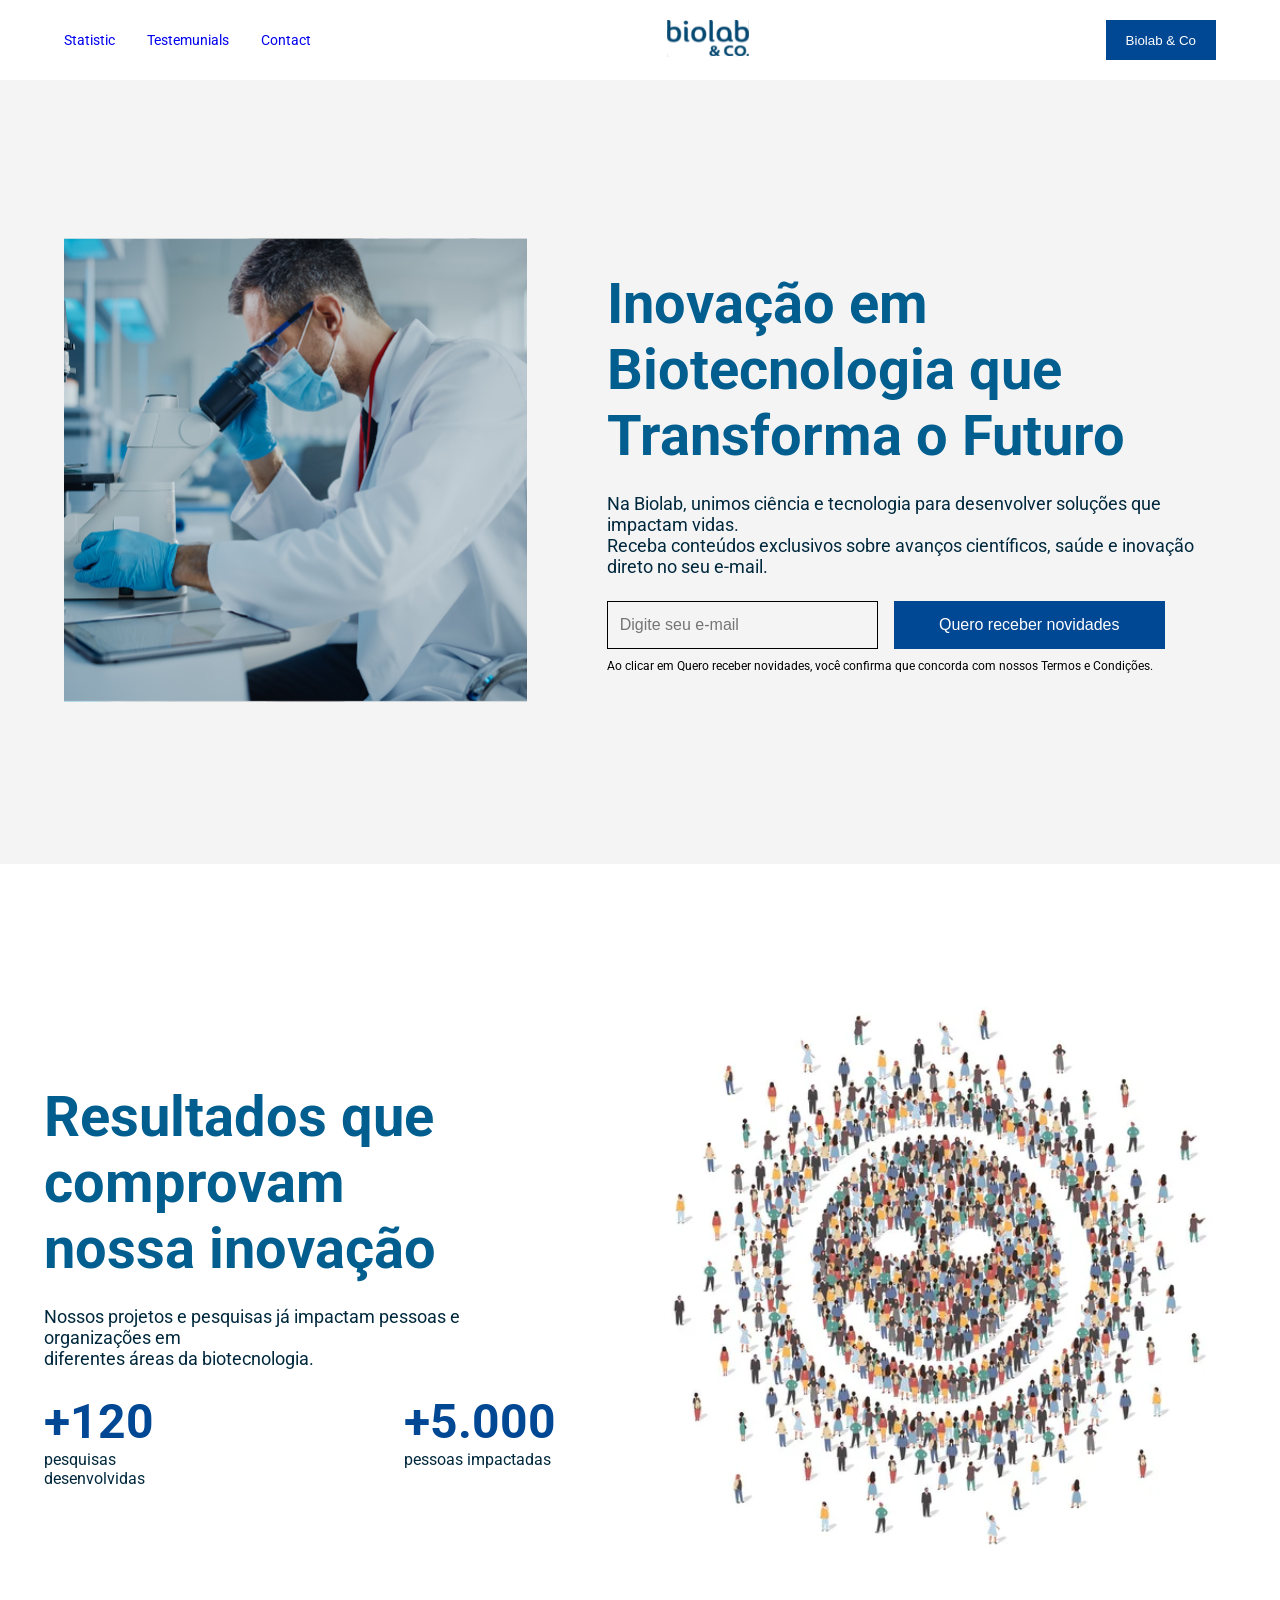
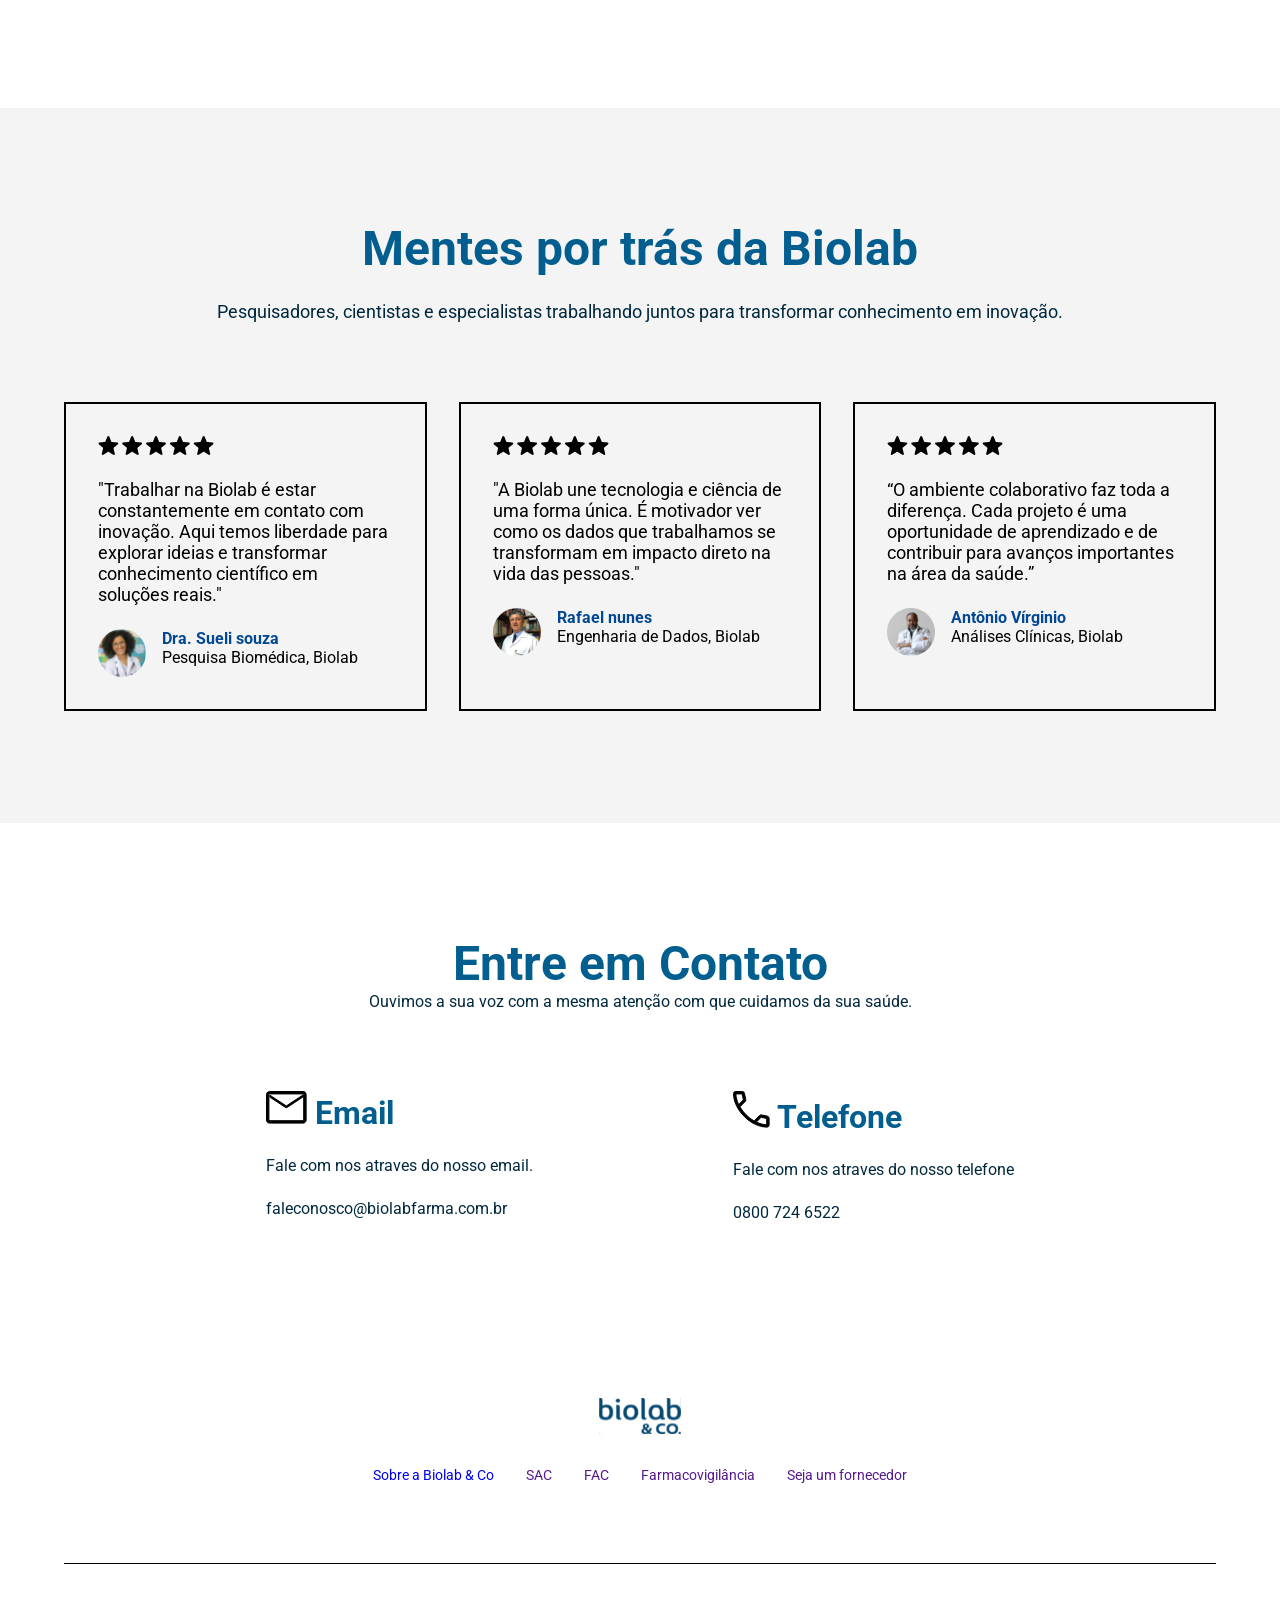
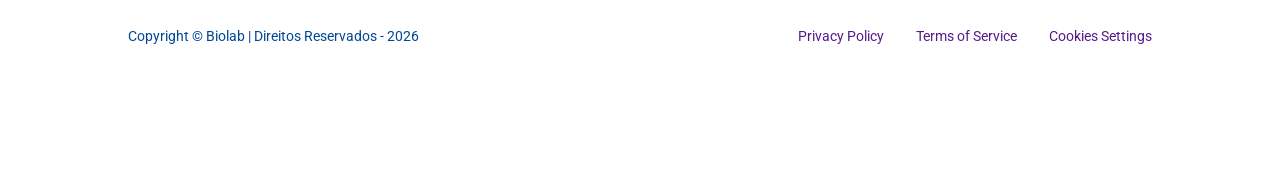
==== commit 48aed0f8: "Add files via upload" ====
--- a/index.html
+++ b/index.html
@@ -14,19 +14,23 @@
     <header>
         <div class="header-nav">
             <nav>
-                <a href="">Statistic</a>
-                <a href="">Testemunials</a>
-                <a href="">Contact</a>               
+                <a href="#statistic">Statistic</a>
+                <a href="#personas">Testemunials</a>
+                <a href="#contatos">Contact</a>               
             </nav>
-          
-            <img class="logo" src="./src/assents/image/logo-menu 1.svg" alt="">
+            <a href="./index.html">
+                <img class="logo" src="./src/assents/image/logo-menu 1.svg" alt="">
+            </a>
 
       
-            <div class="bnt-nav">
+            <section class="bnt-nav">
                 <button>Biolab & Co</button>
+            </section>
             </div>
            
         </div>
+    </header>
+    <main>
 
         <div class="header-2">
             <div class="header-img">
@@ -50,7 +54,7 @@
 
             </div>
         </div>
-        <div class="header-3">
+        <div class="header-3" id="statistic">
             <div class="header-text">
                 <h1>Resultados que comprovam <span>nossa inovação</span></h1>
                 <h3>Nossos projetos e pesquisas já impactam pessoas e organizações em <span>diferentes áreas da biotecnologia.</span></h3>
@@ -69,7 +73,7 @@
                 <img src="./src/assents/image/cara_feliz.svg" alt="">
             </div>
         </div>
-        <div class="header-4">
+        <div class="header-4" id="personas">
             <div class="he4-titulo">
                 <h1>Mentes por trás da Biolab</h1>
                 <h3>Pesquisadores, cientistas e especialistas trabalhando juntos para transformar conhecimento em inovação.</h3>
@@ -116,7 +120,7 @@
                 </div>
             </div>
         </div>
-        <div class="header-5">
+        <div class="header-5" id="contatos">
             <div class="entre-contato">
                 <h1>Entre em Contato</h1>
                 <h3>Ouvimos a sua voz com a mesma atenção com que cuidamos da sua saúde.</h3>                
@@ -145,11 +149,11 @@
             </div>
         </div>
 
-        <div class="footer">
+        <footer>
             <div>
                 <img src="./src/assents/image/logo-menu 1.svg" alt="">
                 <nav>
-                    <a href="">Sobre a Biolab & Co</a>
+                    <a href="./sobre.html">Sobre a Biolab & Co</a>
                     <a href="">SAC</a>
                     <a href="">FAC</a>
                     <a href="">Farmacovigilância</a>
@@ -164,9 +168,9 @@
                     <a href="">Cookies Settings</a>
                 </nav>
             </div>
-        </div>
-           
+        </footer>
+    </main>     
             
-    </header>
+    
 </body>
 </html>
--- a/src/style/style.css
+++ b/src/style/style.css
@@ -1,3 +1,6 @@
+html{
+    scroll-behavior: smooth;
+}
 header{
     width: 100%;
     display: flex;
@@ -274,14 +277,14 @@
     flex-direction: column;
     gap: 24px;
 }
-.footer{
+footer{
     padding: 64px 64px;
     display: flex;
     flex-direction: column;
     gap: 80px;
     font-family: var(--font-principal);
 }
-.footer > div{
+footer > div{
     display: flex;
     flex-direction: column;
   
@@ -289,16 +292,16 @@
     gap: 32px;
     font-family: var(--font-principal);
 }
-.footer > div > img{
+footer > div > img{
     width: 84px;
     height: 37px;
 }
-.footer > div > nav {
+footer > div > nav {
     display: flex;
     gap: 32px;
     color: var(--color-segundario);
 }
-.footer > .linha{
+footer > .linha{
     padding: 64px 64px;
     display: flex;
     flex-direction: row;
@@ -312,6 +315,13 @@
     color: var(--color-segundario);
 }
 
+.sobre{
+    display: flex;
+    flex-direction: column;
+    gap: 25px;
+    text-align: center;
+
+}
 @media (max-width: 1024px){
 
     .header-2,
